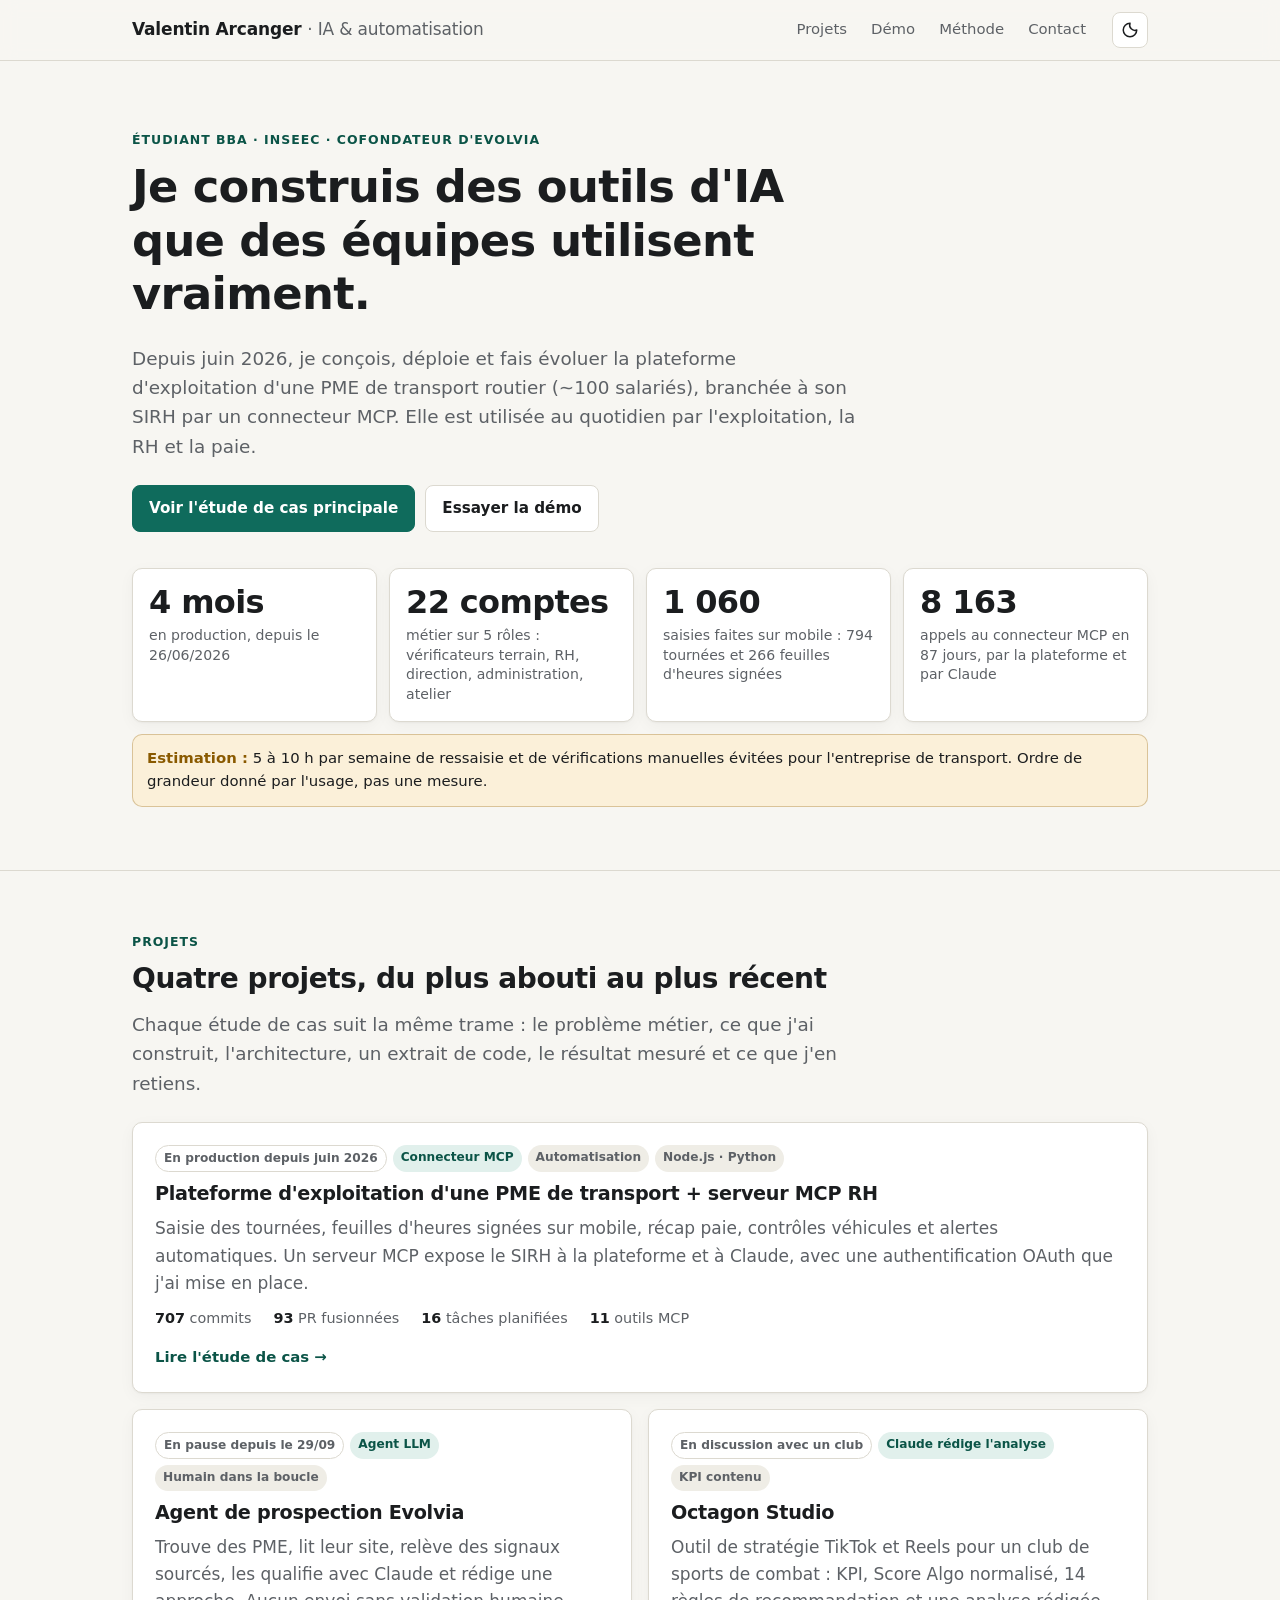
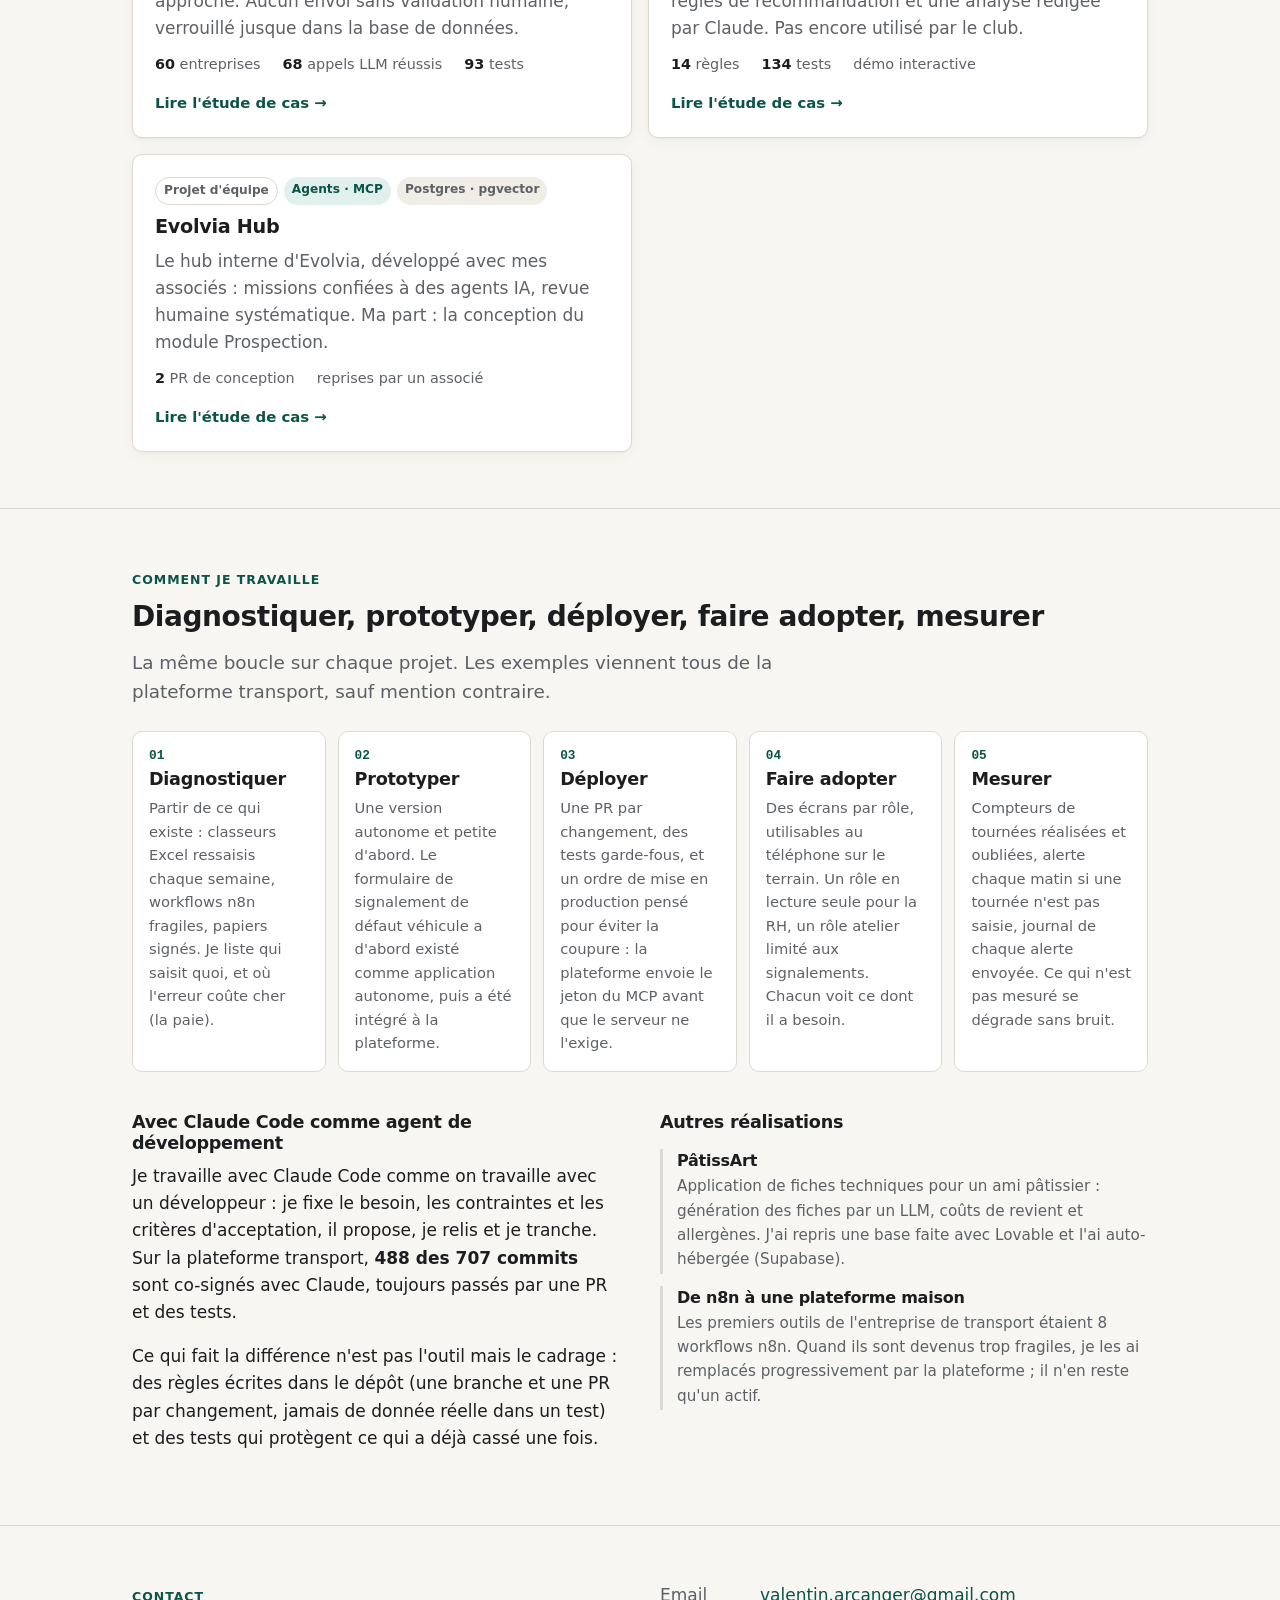
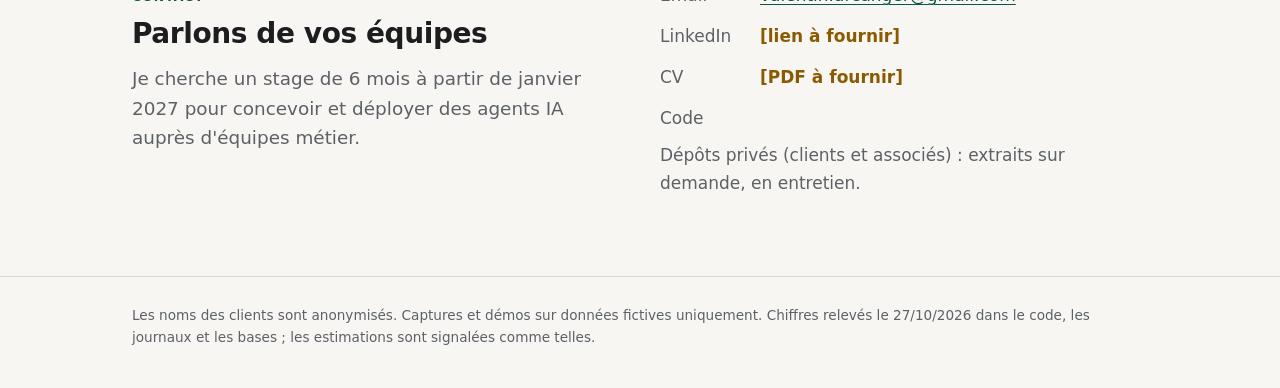
==== index.html @ 89339f16 "Portfolio : accueil, 4 études de cas, démo Score Algo Co-Authored-By: Claude Opus 5.5 <noreply@anthr" ====
<!doctype html>
<html lang="fr">
<head>
<meta charset="utf-8">
<meta name="viewport" content="width=device-width, initial-scale=1">
<title>Valentin Arcanger — Outils IA en production</title>
<meta name="description" content="Je conçois des outils d'IA et d'automatisation que des équipes métier utilisent tous les jours, et je mesure ce qu'ils changent.">
<link rel="icon" href="assets/favicon.svg" type="image/svg+xml">
<link rel="stylesheet" href="assets/style.css">
<script src="assets/theme.js"></script>
</head>
<body>
<header class="site-header">
  <div class="wrap">
    <a class="brand" href="index.html"><b class="full">Valentin Arcanger</b><b class="short">V. Arcanger</b> <span>· IA &amp; automatisation</span></a>
    <nav class="nav" aria-label="Navigation principale">
      <a href="#projets">Projets</a>
      <a href="demo.html">Démo</a>
      <a class="hide-sm" href="#methode">Méthode</a>
      <a href="#contact">Contact</a>
    </nav>
    <button class="theme-btn" type="button" aria-label="Changer de thème"><svg viewBox="0 0 24 24" fill="none" stroke="currentColor" stroke-width="2" stroke-linecap="round" stroke-linejoin="round" aria-hidden="true"><path d="M12 3a9 9 0 1 0 9 9 7 7 0 0 1-9-9z"/></svg></button>
  </div>
</header>

<main>
  <section class="hero">
    <div class="wrap">
      <span class="eyebrow">Étudiant BBA · INSEEC · cofondateur d'Evolvia</span>
      <h1>Je construis des outils d'IA que des équipes utilisent vraiment.</h1>
      <p class="lead">Depuis juin 2026, je conçois, déploie et fais évoluer la plateforme d'exploitation d'une PME de transport routier (~100 salariés), branchée à son SIRH par un connecteur MCP. Elle est utilisée au quotidien par l'exploitation, la RH et la paie.</p>
      <div class="hero-actions">
        <a class="btn primary" href="transport.html">Voir l'étude de cas principale</a>
        <a class="btn" href="demo.html">Essayer la démo</a>
      </div>

      <div class="stats" aria-label="Chiffres vérifiés">
        <div class="stat"><b>4 mois</b><span>en production, depuis le 26/06/2026</span></div>
        <div class="stat"><b>22 comptes</b><span>métier sur 5 rôles : vérificateurs terrain, RH, direction, administration, atelier</span></div>
        <div class="stat"><b>1 060</b><span>saisies faites sur mobile : 794 tournées et 266 feuilles d'heures signées</span></div>
        <div class="stat"><b>8 163</b><span>appels au connecteur MCP en 87 jours, par la plateforme et par Claude</span></div>
      </div>
      <p class="estimate"><strong>Estimation :</strong> 5 à 10 h par semaine de ressaisie et de vérifications manuelles évitées pour l'entreprise de transport. Ordre de grandeur donné par l'usage, pas une mesure.</p>
    </div>
  </section>

  <section id="projets">
    <div class="wrap">
      <span class="eyebrow">Projets</span>
      <h2>Quatre projets, du plus abouti au plus récent</h2>
      <p class="lead">Chaque étude de cas suit la même trame : le problème métier, ce que j'ai construit, l'architecture, un extrait de code, le résultat mesuré et ce que j'en retiens.</p>

      <div class="projects">
        <a class="card main" href="transport.html">
          <div class="tags"><span class="tag status">En production depuis juin 2026</span><span class="tag ai">Connecteur MCP</span><span class="tag">Automatisation</span><span class="tag">Node.js · Python</span></div>
          <h3>Plateforme d'exploitation d'une PME de transport + serveur MCP RH</h3>
          <p>Saisie des tournées, feuilles d'heures signées sur mobile, récap paie, contrôles véhicules et alertes automatiques. Un serveur MCP expose le SIRH à la plateforme et à Claude, avec une authentification OAuth que j'ai mise en place.</p>
          <div class="card-figures"><span><b>707</b> commits</span><span><b>93</b> PR fusionnées</span><span><b>16</b> tâches planifiées</span><span><b>11</b> outils MCP</span></div>
          <span class="more">Lire l'étude de cas →</span>
        </a>

        <a class="card" href="prospection.html">
          <div class="tags"><span class="tag status">En pause depuis le 29/09</span><span class="tag ai">Agent LLM</span><span class="tag">Humain dans la boucle</span></div>
          <h3>Agent de prospection Evolvia</h3>
          <p>Trouve des PME, lit leur site, relève des signaux sourcés, les qualifie avec Claude et rédige une approche. Aucun envoi sans validation humaine, verrouillé jusque dans la base de données.</p>
          <div class="card-figures"><span><b>60</b> entreprises</span><span><b>68</b> appels LLM réussis</span><span><b>93</b> tests</span></div>
          <span class="more">Lire l'étude de cas →</span>
        </a>

        <a class="card" href="octagon.html">
          <div class="tags"><span class="tag status">En discussion avec un club</span><span class="tag ai">Claude rédige l'analyse</span><span class="tag">KPI contenu</span></div>
          <h3>Octagon Studio</h3>
          <p>Outil de stratégie TikTok et Reels pour un club de sports de combat : KPI, Score Algo normalisé, 14 règles de recommandation et une analyse rédigée par Claude. Pas encore utilisé par le club.</p>
          <div class="card-figures"><span><b>14</b> règles</span><span><b>134</b> tests</span><span>démo interactive</span></div>
          <span class="more">Lire l'étude de cas →</span>
        </a>

        <a class="card" href="evolvia-hub.html">
          <div class="tags"><span class="tag status">Projet d'équipe</span><span class="tag ai">Agents · MCP</span><span class="tag">Postgres · pgvector</span></div>
          <h3>Evolvia Hub</h3>
          <p>Le hub interne d'Evolvia, développé avec mes associés : missions confiées à des agents IA, revue humaine systématique. Ma part : la conception du module Prospection.</p>
          <div class="card-figures"><span><b>2</b> PR de conception</span><span>reprises par un associé</span></div>
          <span class="more">Lire l'étude de cas →</span>
        </a>
      </div>
    </div>
  </section>

  <section id="methode">
    <div class="wrap">
      <span class="eyebrow">Comment je travaille</span>
      <h2>Diagnostiquer, prototyper, déployer, faire adopter, mesurer</h2>
      <p class="lead">La même boucle sur chaque projet. Les exemples viennent tous de la plateforme transport, sauf mention contraire.</p>
      <div class="steps">
        <div class="step"><h3>Diagnostiquer</h3><p>Partir de ce qui existe : classeurs Excel ressaisis chaque semaine, workflows n8n fragiles, papiers signés. Je liste qui saisit quoi, et où l'erreur coûte cher (la paie).</p></div>
        <div class="step"><h3>Prototyper</h3><p>Une version autonome et petite d'abord. Le formulaire de signalement de défaut véhicule a d'abord existé comme application autonome, puis a été intégré à la plateforme.</p></div>
        <div class="step"><h3>Déployer</h3><p>Une PR par changement, des tests garde-fous, et un ordre de mise en production pensé pour éviter la coupure : la plateforme envoie le jeton du MCP avant que le serveur ne l'exige.</p></div>
        <div class="step"><h3>Faire adopter</h3><p>Des écrans par rôle, utilisables au téléphone sur le terrain. Un rôle en lecture seule pour la RH, un rôle atelier limité aux signalements. Chacun voit ce dont il a besoin.</p></div>
        <div class="step"><h3>Mesurer</h3><p>Compteurs de tournées réalisées et oubliées, alerte chaque matin si une tournée n'est pas saisie, journal de chaque alerte envoyée. Ce qui n'est pas mesuré se dégrade sans bruit.</p></div>
      </div>

      <div class="split" style="margin-top:40px">
        <div class="prose">
          <h3>Avec Claude Code comme agent de développement</h3>
          <p>Je travaille avec Claude Code comme on travaille avec un développeur : je fixe le besoin, les contraintes et les critères d'acceptation, il propose, je relis et je tranche. Sur la plateforme transport, <b>488 des 707 commits</b> sont co-signés avec Claude, toujours passés par une PR et des tests.</p>
          <p>Ce qui fait la différence n'est pas l'outil mais le cadrage : des règles écrites dans le dépôt (une branche et une PR par changement, jamais de donnée réelle dans un test) et des tests qui protègent ce qui a déjà cassé une fois.</p>
        </div>
        <div class="prose">
          <h3>Autres réalisations</h3>
          <div class="others">
            <div class="other">
              <h3>PâtissArt</h3>
              <p>Application de fiches techniques pour un ami pâtissier : génération des fiches par un LLM, coûts de revient et allergènes. J'ai repris une base faite avec Lovable et l'ai auto-hébergée (Supabase).</p>
            </div>
            <div class="other">
              <h3>De n8n à une plateforme maison</h3>
              <p>Les premiers outils de l'entreprise de transport étaient 8 workflows n8n. Quand ils sont devenus trop fragiles, je les ai remplacés progressivement par la plateforme ; il n'en reste qu'un actif.</p>
            </div>
          </div>
        </div>
      </div>
    </div>
  </section>

  <section id="contact">
    <div class="wrap split">
      <div>
        <span class="eyebrow">Contact</span>
        <h2>Parlons de vos équipes</h2>
        <p class="lead">Je cherche un stage de 6 mois à partir de janvier 2027 pour concevoir et déployer des agents IA auprès d'équipes métier.</p>
      </div>
      <ul class="contact-list">
        <li><span class="k">Email</span><a href="mailto:valentin.arcanger@gmail.com">valentin.arcanger@gmail.com</a></li>
        <li><span class="k">LinkedIn</span><span class="todo" data-todo="linkedin">[lien à fournir]</span></li>
        <li><span class="k">CV</span><span class="todo" data-todo="cv">[PDF à fournir]</span></li>
        <li><span class="k">Code</span><span class="muted">Dépôts privés (clients et associés) : extraits sur demande, en entretien.</span></li>
      </ul>
    </div>
  </section>
</main>

<footer class="site-footer">
  <div class="wrap">Les noms des clients sont anonymisés. Captures et démos sur données fictives uniquement. Chiffres relevés le 27/10/2026 dans le code, les journaux et les bases ; les estimations sont signalées comme telles.</div>
</footer>
</body>
</html>
---- assets/style.css ----
/* Portfolio — Valentin Arcanger. Aucune dépendance externe. */

:root {
  --bg: #f7f6f2;
  --surface: #ffffff;
  --surface-2: #efede6;
  --text: #1b1d1f;
  --muted: #5d6166;
  --line: #dcd9d0;
  --accent: #0f6b5c;
  --accent-soft: #e1f0ec;
  --accent-text: #0b5447;
  --warn: #8a5a00;
  --warn-soft: #fbf0d9;
  --code-bg: #f1efe8;
  --shadow: 0 1px 2px rgb(0 0 0 / 0.04), 0 4px 16px rgb(0 0 0 / 0.04);
  --radius: 10px;
  --maxw: 1080px;
  --font: ui-sans-serif, system-ui, -apple-system, "Segoe UI", Roboto, "Helvetica Neue", Arial, sans-serif;
  --mono: ui-monospace, "SF Mono", Menlo, Consolas, "Liberation Mono", monospace;
  color-scheme: light;
}

@media (prefers-color-scheme: dark) {
  :root:not([data-theme="light"]) {
    --bg: #121416;
    --surface: #1a1d20;
    --surface-2: #22262a;
    --text: #e9e7e2;
    --muted: #a3a7ab;
    --line: #2f3439;
    --accent: #4cc2aa;
    --accent-soft: #15302b;
    --accent-text: #7fd9c6;
    --warn: #e7b65a;
    --warn-soft: #2e2615;
    --code-bg: #16191c;
    --shadow: none;
    color-scheme: dark;
  }
}
:root[data-theme="dark"] {
  --bg: #121416;
  --surface: #1a1d20;
  --surface-2: #22262a;
  --text: #e9e7e2;
  --muted: #a3a7ab;
  --line: #2f3439;
  --accent: #4cc2aa;
  --accent-soft: #15302b;
  --accent-text: #7fd9c6;
  --warn: #e7b65a;
  --warn-soft: #2e2615;
  --code-bg: #16191c;
  --shadow: none;
  color-scheme: dark;
}

*, *::before, *::after { box-sizing: border-box; }
html { -webkit-text-size-adjust: 100%; scroll-behavior: smooth; }
body {
  margin: 0;
  background: var(--bg);
  color: var(--text);
  font: 400 17px/1.6 var(--font);
  -webkit-font-smoothing: antialiased;
}
img, svg { max-width: 100%; height: auto; display: block; }
a { color: var(--accent-text); text-underline-offset: 3px; text-decoration-thickness: 1px; }
a:hover { text-decoration-thickness: 2px; }
:focus-visible { outline: 2px solid var(--accent); outline-offset: 2px; border-radius: 4px; }
[hidden] { display: none !important; }

h1, h2, h3 { line-height: 1.2; letter-spacing: -0.015em; margin: 0 0 0.5em; }
h1 { font-size: clamp(1.9rem, 4.2vw, 2.8rem); font-weight: 700; }
h2 { font-size: clamp(1.35rem, 2.6vw, 1.75rem); font-weight: 650; margin-top: 0; }
h3 { font-size: 1.1rem; font-weight: 650; }
p { margin: 0 0 1em; }
ul, ol { padding-left: 1.2em; margin: 0 0 1em; }
li { margin-bottom: 0.35em; }
code { font-family: var(--mono); font-size: 0.88em; background: var(--code-bg); padding: 0.1em 0.35em; border-radius: 4px; }
small, .small { font-size: 0.875rem; }
.muted { color: var(--muted); }

.wrap { max-width: var(--maxw); margin: 0 auto; padding: 0 16px; }
@media (min-width: 720px) { .wrap { padding: 0 32px; } }

/* ── En-tête ─────────────────────────────────────────────────────────── */
.site-header {
  position: sticky; top: 0; z-index: 10;
  background: color-mix(in srgb, var(--bg) 88%, transparent);
  backdrop-filter: saturate(1.4) blur(8px);
  -webkit-backdrop-filter: saturate(1.4) blur(8px);
  border-bottom: 1px solid var(--line);
}
.site-header .wrap { display: flex; align-items: center; gap: 16px; min-height: 60px; }
.brand { font-weight: 700; color: var(--text); text-decoration: none; letter-spacing: -0.01em; white-space: nowrap; }
.brand span { color: var(--muted); font-weight: 500; }
.brand b { font-weight: 700; }
.brand .short { display: none; }
.nav { display: flex; gap: 4px; margin-left: auto; align-items: center; }
.nav a {
  color: var(--muted); text-decoration: none; font-size: 0.93rem;
  padding: 6px 10px; border-radius: 6px;
}
.nav a:hover, .nav a[aria-current="page"] { color: var(--text); background: var(--surface-2); }
.theme-btn {
  border: 1px solid var(--line); background: var(--surface); color: var(--text);
  width: 36px; height: 36px; border-radius: 8px; cursor: pointer; display: grid; place-items: center;
  flex: none;
}
.theme-btn svg { width: 18px; height: 18px; }
@media (max-width: 640px) {
  .nav .hide-sm { display: none; }
  .brand span, .brand .full { display: none; }
  .brand .short { display: inline; }
  .site-header .wrap { gap: 8px; }
  .brand { min-width: 0; overflow: hidden; text-overflow: ellipsis; font-size: 0.95rem; }
  .nav { gap: 0; }
  .nav a { padding: 6px 7px; font-size: 0.88rem; }
}

/* ── Sections ────────────────────────────────────────────────────────── */
section { padding: 56px 0; }
section + section { border-top: 1px solid var(--line); }
.eyebrow {
  display: inline-block; font-size: 0.78rem; font-weight: 600; letter-spacing: 0.08em;
  text-transform: uppercase; color: var(--accent-text); margin-bottom: 10px;
}
.lead { font-size: 1.15rem; color: var(--muted); max-width: 62ch; }

.hero { padding: 64px 0 48px; }
.hero h1 { max-width: 22ch; }
.hero .lead { margin-top: 12px; }
.hero-actions { display: flex; flex-wrap: wrap; gap: 10px; margin-top: 24px; }

.btn {
  display: inline-flex; align-items: center; gap: 8px; text-decoration: none;
  padding: 10px 16px; border-radius: 8px; font-weight: 600; font-size: 0.95rem;
  border: 1px solid var(--line); color: var(--text); background: var(--surface);
}
.btn:hover { border-color: var(--muted); }
.btn.primary { background: var(--accent); border-color: var(--accent); color: #fff; }
:root[data-theme="dark"] .btn.primary { color: #0d1a17; }
@media (prefers-color-scheme: dark) { :root:not([data-theme="light"]) .btn.primary { color: #0d1a17; } }

/* ── Chiffres ────────────────────────────────────────────────────────── */
.stats { display: grid; grid-template-columns: repeat(2, 1fr); gap: 12px; margin-top: 36px; }
@media (min-width: 860px) { .stats { grid-template-columns: repeat(4, 1fr); } }
.stat {
  background: var(--surface); border: 1px solid var(--line); border-radius: var(--radius);
  padding: 16px; box-shadow: var(--shadow);
}
.stat b { display: block; font-size: clamp(1.5rem, 3vw, 2rem); line-height: 1.1; letter-spacing: -0.02em; font-variant-numeric: tabular-nums; }
.stat span { display: block; color: var(--muted); font-size: 0.88rem; margin-top: 6px; line-height: 1.4; }
.estimate {
  margin-top: 12px; padding: 12px 14px; border-radius: var(--radius);
  background: var(--warn-soft); color: var(--text); font-size: 0.93rem;
  border: 1px solid color-mix(in srgb, var(--warn) 30%, transparent);
}
.estimate strong { color: var(--warn); }

/* ── Cartes projets ──────────────────────────────────────────────────── */
.projects { display: grid; gap: 16px; margin-top: 24px; }
@media (min-width: 860px) { .projects { grid-template-columns: repeat(2, 1fr); } .projects .card.main { grid-column: 1 / -1; } }
.card {
  position: relative; display: flex; flex-direction: column; gap: 10px;
  background: var(--surface); border: 1px solid var(--line); border-radius: var(--radius);
  padding: 22px; box-shadow: var(--shadow); color: inherit; text-decoration: none;
  transition: border-color 0.15s;
}
.card:hover { border-color: var(--accent); }
.card h3 { font-size: 1.2rem; margin: 0; }
.card p { margin: 0; color: var(--muted); }
.card .more { margin-top: auto; padding-top: 6px; font-weight: 600; color: var(--accent-text); font-size: 0.93rem; }
.tags { display: flex; flex-wrap: wrap; gap: 6px; }
.tag {
  font-size: 0.76rem; font-weight: 600; padding: 3px 8px; border-radius: 999px;
  background: var(--surface-2); color: var(--muted); white-space: nowrap;
}
.tag.ai { background: var(--accent-soft); color: var(--accent-text); }
.tag.status { background: transparent; border: 1px solid var(--line); }
.card-figures { display: flex; flex-wrap: wrap; gap: 8px 22px; font-size: 0.9rem; color: var(--muted); }
.card-figures b { color: var(--text); font-variant-numeric: tabular-nums; }

/* ── Méthode ─────────────────────────────────────────────────────────── */
.steps { display: grid; gap: 12px; margin-top: 24px; counter-reset: step; }
@media (min-width: 860px) { .steps { grid-template-columns: repeat(5, 1fr); } }
.step {
  background: var(--surface); border: 1px solid var(--line); border-radius: var(--radius);
  padding: 16px; counter-increment: step;
}
.step::before {
  content: counter(step, decimal-leading-zero); display: block;
  font: 600 0.8rem var(--mono); color: var(--accent-text); margin-bottom: 6px;
}
.step h3 { margin-bottom: 6px; }
.step p { margin: 0; font-size: 0.92rem; color: var(--muted); }

.split { display: grid; gap: 24px; }
@media (min-width: 860px) { .split { grid-template-columns: 1fr 1fr; gap: 40px; } }

.others { display: grid; gap: 12px; margin-top: 16px; }
.other { border-left: 3px solid var(--line); padding: 2px 0 2px 14px; }
.other h3 { margin: 0 0 4px; font-size: 1rem; }
.other p { margin: 0; color: var(--muted); font-size: 0.95rem; }

/* ── Étude de cas ────────────────────────────────────────────────────── */
.case-hero { padding: 48px 0 32px; }
.case-hero .tags { margin-top: 14px; }
.facts {
  display: grid; grid-template-columns: repeat(2, 1fr); gap: 1px; margin-top: 24px;
  background: var(--line); border: 1px solid var(--line); border-radius: var(--radius); overflow: hidden;
}
@media (min-width: 720px) { .facts { grid-template-columns: repeat(4, 1fr); } }
.facts div { background: var(--surface); padding: 12px 14px; }
.facts dt { font-size: 0.78rem; color: var(--muted); text-transform: uppercase; letter-spacing: 0.06em; }
.facts dd { margin: 2px 0 0; font-weight: 600; font-size: 0.95rem; }

.toc { display: flex; flex-wrap: wrap; gap: 6px; margin-top: 20px; }
.toc a { font-size: 0.85rem; text-decoration: none; padding: 4px 10px; border: 1px solid var(--line); border-radius: 999px; color: var(--muted); }
.toc a:hover { color: var(--text); border-color: var(--muted); }

.case section { padding: 40px 0; }
.case h2 { display: flex; align-items: baseline; gap: 10px; }
.case h2 .n { font: 600 0.85rem var(--mono); color: var(--accent-text); }
.prose > * { max-width: 70ch; }
.prose > pre, .prose > figure { max-width: none; }
.prose ul li::marker { color: var(--accent); }

figure { margin: 20px 0 0; }
figcaption { font-size: 0.85rem; color: var(--muted); margin-top: 8px; }
.diagram {
  background: var(--surface); border: 1px solid var(--line); border-radius: var(--radius);
  padding: 16px; overflow-x: auto;
}
.diagram svg { min-width: 640px; width: 100%; }
.diagram text { font-family: var(--font); fill: var(--text); font-size: 13px; }
.diagram .t-muted { fill: var(--muted); font-size: 11.5px; }
.diagram .t-head { font-weight: 650; }
.diagram .box { fill: var(--surface-2); stroke: var(--line); stroke-width: 1; }
.diagram .box-accent { fill: var(--accent-soft); stroke: var(--accent); stroke-width: 1.2; }
.diagram .box-dash { fill: none; stroke: var(--line); stroke-dasharray: 4 4; }
.diagram .arrow { stroke: var(--muted); stroke-width: 1.3; fill: none; }
.diagram .arrow-accent { stroke: var(--accent); stroke-width: 1.5; fill: none; }
.diagram .head { fill: var(--muted); }
.diagram .head-accent { fill: var(--accent); }

pre.code {
  margin: 16px 0 0; background: var(--code-bg); border: 1px solid var(--line); border-radius: var(--radius);
  padding: 16px; overflow-x: auto; font: 0.83rem/1.55 var(--mono); tab-size: 2;
}
pre.code .c { color: var(--muted); font-style: italic; }
pre.code .k { color: var(--accent-text); font-weight: 600; }
pre.code .s { color: var(--warn); }
.code-head { display: flex; justify-content: space-between; gap: 12px; font-size: 0.82rem; color: var(--muted); margin-top: 16px; }
.code-head + pre.code { margin-top: 6px; }

.results { display: grid; grid-template-columns: repeat(2, 1fr); gap: 12px; margin-top: 16px; }
@media (min-width: 860px) { .results { grid-template-columns: repeat(3, 1fr); } }
.note {
  margin-top: 16px; padding: 12px 14px; border-radius: var(--radius); font-size: 0.93rem;
  background: var(--surface-2); border: 1px solid var(--line);
}
.note.warn { background: var(--warn-soft); border-color: color-mix(in srgb, var(--warn) 30%, transparent); }
.note strong { color: var(--text); }

.shot { border: 1px solid var(--line); border-radius: var(--radius); overflow: hidden; background: var(--surface); }

.case-nav { display: flex; justify-content: space-between; gap: 12px; flex-wrap: wrap; }
.case-nav a { text-decoration: none; font-weight: 600; }

/* ── Démo ────────────────────────────────────────────────────────────── */
.demo-grid { display: grid; gap: 20px; margin-top: 24px; }
.demo-grid > * { min-width: 0; }
@media (min-width: 960px) { .demo-grid { grid-template-columns: 300px 1fr; align-items: start; } }
.panel {
  background: var(--surface); border: 1px solid var(--line); border-radius: var(--radius);
  padding: 18px; box-shadow: var(--shadow);
}
.panel h3 { margin-bottom: 4px; }
.weights label { display: grid; grid-template-columns: 1fr auto; gap: 2px 8px; font-size: 0.9rem; margin-top: 12px; }
.weights input[type="range"] { grid-column: 1 / -1; width: 100%; accent-color: var(--accent); }
.weights output { font: 600 0.85rem var(--mono); color: var(--accent-text); }
.btn-small { font-size: 0.85rem; padding: 6px 10px; margin-top: 14px; cursor: pointer; }

.table-wrap { overflow-x: auto; border: 1px solid var(--line); border-radius: var(--radius); background: var(--surface); }
table { width: 100%; border-collapse: collapse; font-size: 0.88rem; min-width: 620px; }
th, td { padding: 8px 10px; text-align: left; border-bottom: 1px solid var(--line); white-space: nowrap; }
th { font-size: 0.75rem; text-transform: uppercase; letter-spacing: 0.05em; color: var(--muted); font-weight: 600; background: var(--surface-2); }
td.num, th.num { text-align: right; font-variant-numeric: tabular-nums; }
tr:last-child td { border-bottom: 0; }
.score {
  display: inline-block; min-width: 2.6em; text-align: center; font-weight: 700; font-variant-numeric: tabular-nums;
  padding: 2px 6px; border-radius: 6px; background: var(--surface-2);
}
.score.hi { background: var(--accent-soft); color: var(--accent-text); }
.score.lo { background: var(--warn-soft); color: var(--warn); }

.recos { display: grid; gap: 10px; margin-top: 12px; }
.reco { border: 1px solid var(--line); border-radius: var(--radius); padding: 12px 14px; background: var(--surface); }
.reco h4 { margin: 0 0 4px; font-size: 0.98rem; }
.reco p { margin: 0; font-size: 0.9rem; color: var(--muted); }
.reco .action { color: var(--text); margin-top: 6px; }
.prio { font-size: 0.72rem; font-weight: 700; text-transform: uppercase; letter-spacing: 0.06em; color: var(--accent-text); }

.tabs { display: flex; gap: 4px; border-bottom: 1px solid var(--line); margin-top: 24px; overflow-x: auto; }
.tabs button {
  background: none; border: 0; border-bottom: 2px solid transparent; color: var(--muted);
  font: 600 0.92rem var(--font); padding: 10px 12px; cursor: pointer; white-space: nowrap;
}
.tabs button[aria-selected="true"] { color: var(--text); border-bottom-color: var(--accent); }
.tabpanel { padding-top: 16px; }
pre.json { max-height: 420px; }

/* ── Pied de page ────────────────────────────────────────────────────── */
.contact-list { list-style: none; padding: 0; display: grid; gap: 8px; }
.contact-list li { display: flex; gap: 10px; flex-wrap: wrap; }
.contact-list .k { color: var(--muted); min-width: 90px; }
.todo { color: var(--warn); font-weight: 600; }
footer.site-footer { border-top: 1px solid var(--line); padding: 28px 0 40px; color: var(--muted); font-size: 0.85rem; }
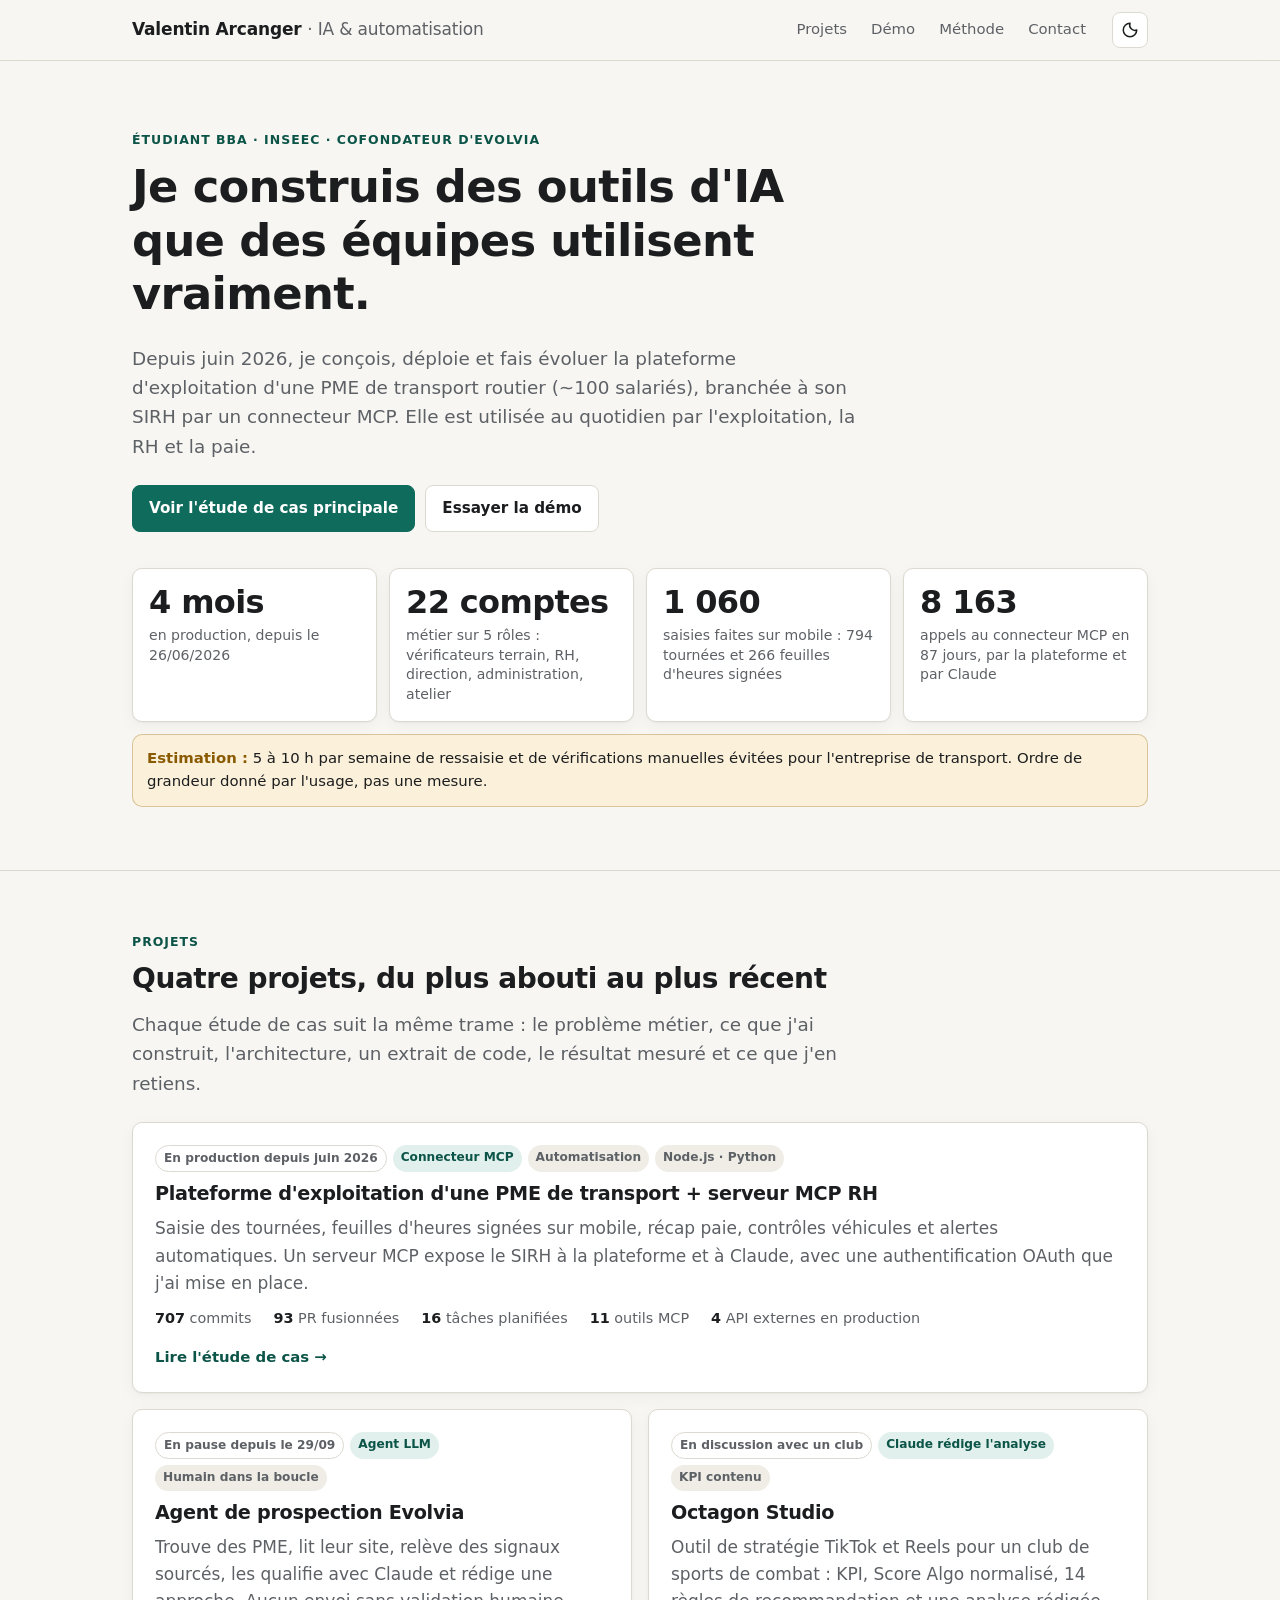
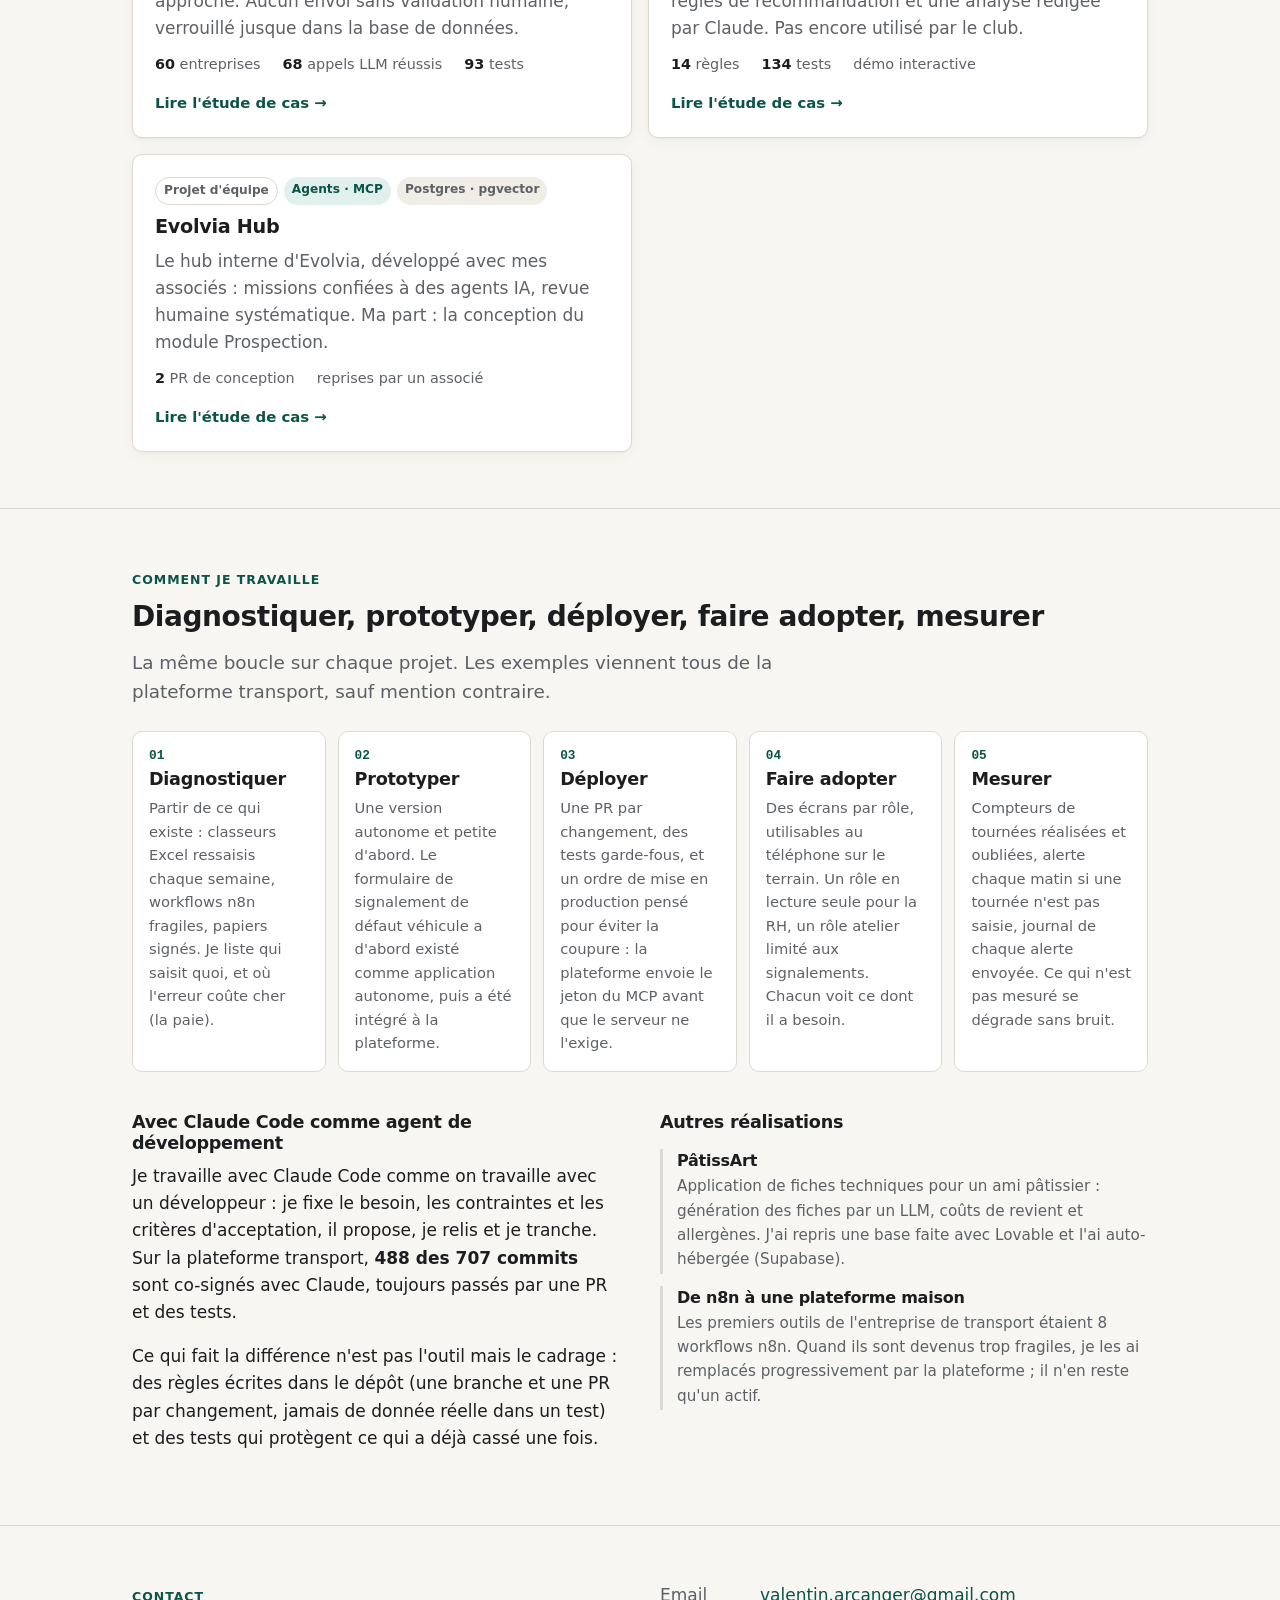
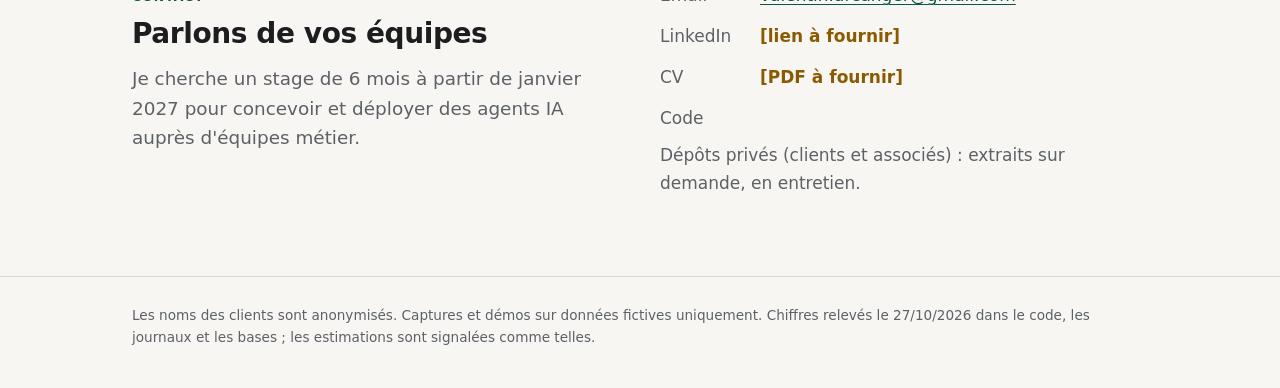
==== commit dff967ac: "Études de cas : bloc « Sources de données et intégrations » - Inventaire tiré du code pour chaque ét" ====
--- a/index.html
+++ b/index.html
@@ -55,7 +55,7 @@
           <div class="tags"><span class="tag status">En production depuis juin 2026</span><span class="tag ai">Connecteur MCP</span><span class="tag">Automatisation</span><span class="tag">Node.js · Python</span></div>
           <h3>Plateforme d'exploitation d'une PME de transport + serveur MCP RH</h3>
           <p>Saisie des tournées, feuilles d'heures signées sur mobile, récap paie, contrôles véhicules et alertes automatiques. Un serveur MCP expose le SIRH à la plateforme et à Claude, avec une authentification OAuth que j'ai mise en place.</p>
-          <div class="card-figures"><span><b>707</b> commits</span><span><b>93</b> PR fusionnées</span><span><b>16</b> tâches planifiées</span><span><b>11</b> outils MCP</span></div>
+          <div class="card-figures"><span><b>707</b> commits</span><span><b>93</b> PR fusionnées</span><span><b>16</b> tâches planifiées</span><span><b>11</b> outils MCP</span><span><b>4</b> API externes en production</span></div>
           <span class="more">Lire l'étude de cas →</span>
         </a>
 
--- a/assets/style.css
+++ b/assets/style.css
@@ -265,6 +265,19 @@
 .note.warn { background: var(--warn-soft); border-color: color-mix(in srgb, var(--warn) 30%, transparent); }
 .note strong { color: var(--text); }
 
+.integrations { display: grid; gap: 12px; margin-top: 16px; }
+@media (min-width: 860px) { .integrations { grid-template-columns: repeat(2, 1fr); } }
+.integ {
+  background: var(--surface); border: 1px solid var(--line); border-radius: var(--radius);
+  padding: 16px; box-shadow: var(--shadow);
+}
+.integ.files { background: var(--surface-2); box-shadow: none; }
+.integ-head { display: flex; flex-wrap: wrap; align-items: baseline; justify-content: space-between; gap: 6px 12px; }
+.integ h3 { margin: 0; font-size: 1rem; }
+.integ dl { margin: 10px 0 0; display: grid; gap: 8px; }
+.integ dt { font-size: 0.72rem; text-transform: uppercase; letter-spacing: 0.05em; color: var(--muted); font-weight: 600; }
+.integ dd { margin: 2px 0 0; font-size: 0.92rem; line-height: 1.5; }
+
 .shot { border: 1px solid var(--line); border-radius: var(--radius); overflow: hidden; background: var(--surface); }
 
 .case-nav { display: flex; justify-content: space-between; gap: 12px; flex-wrap: wrap; }
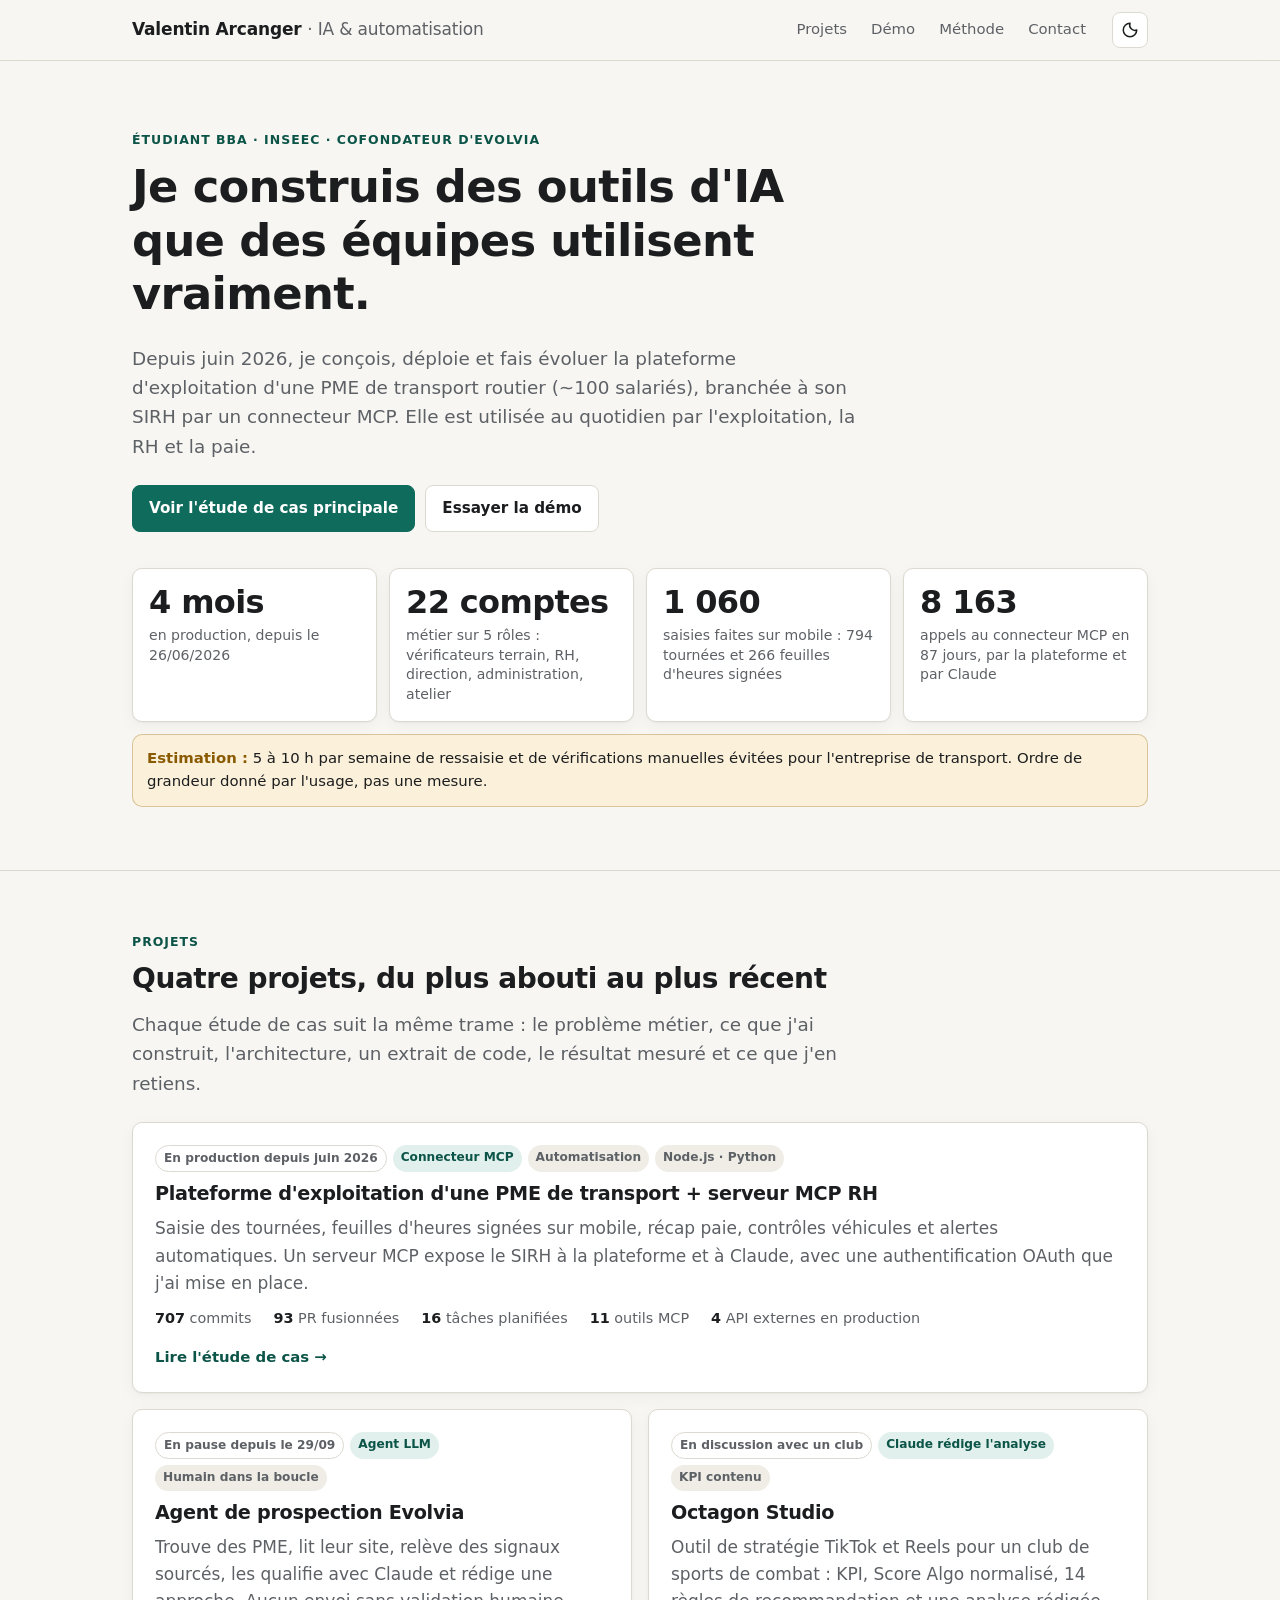
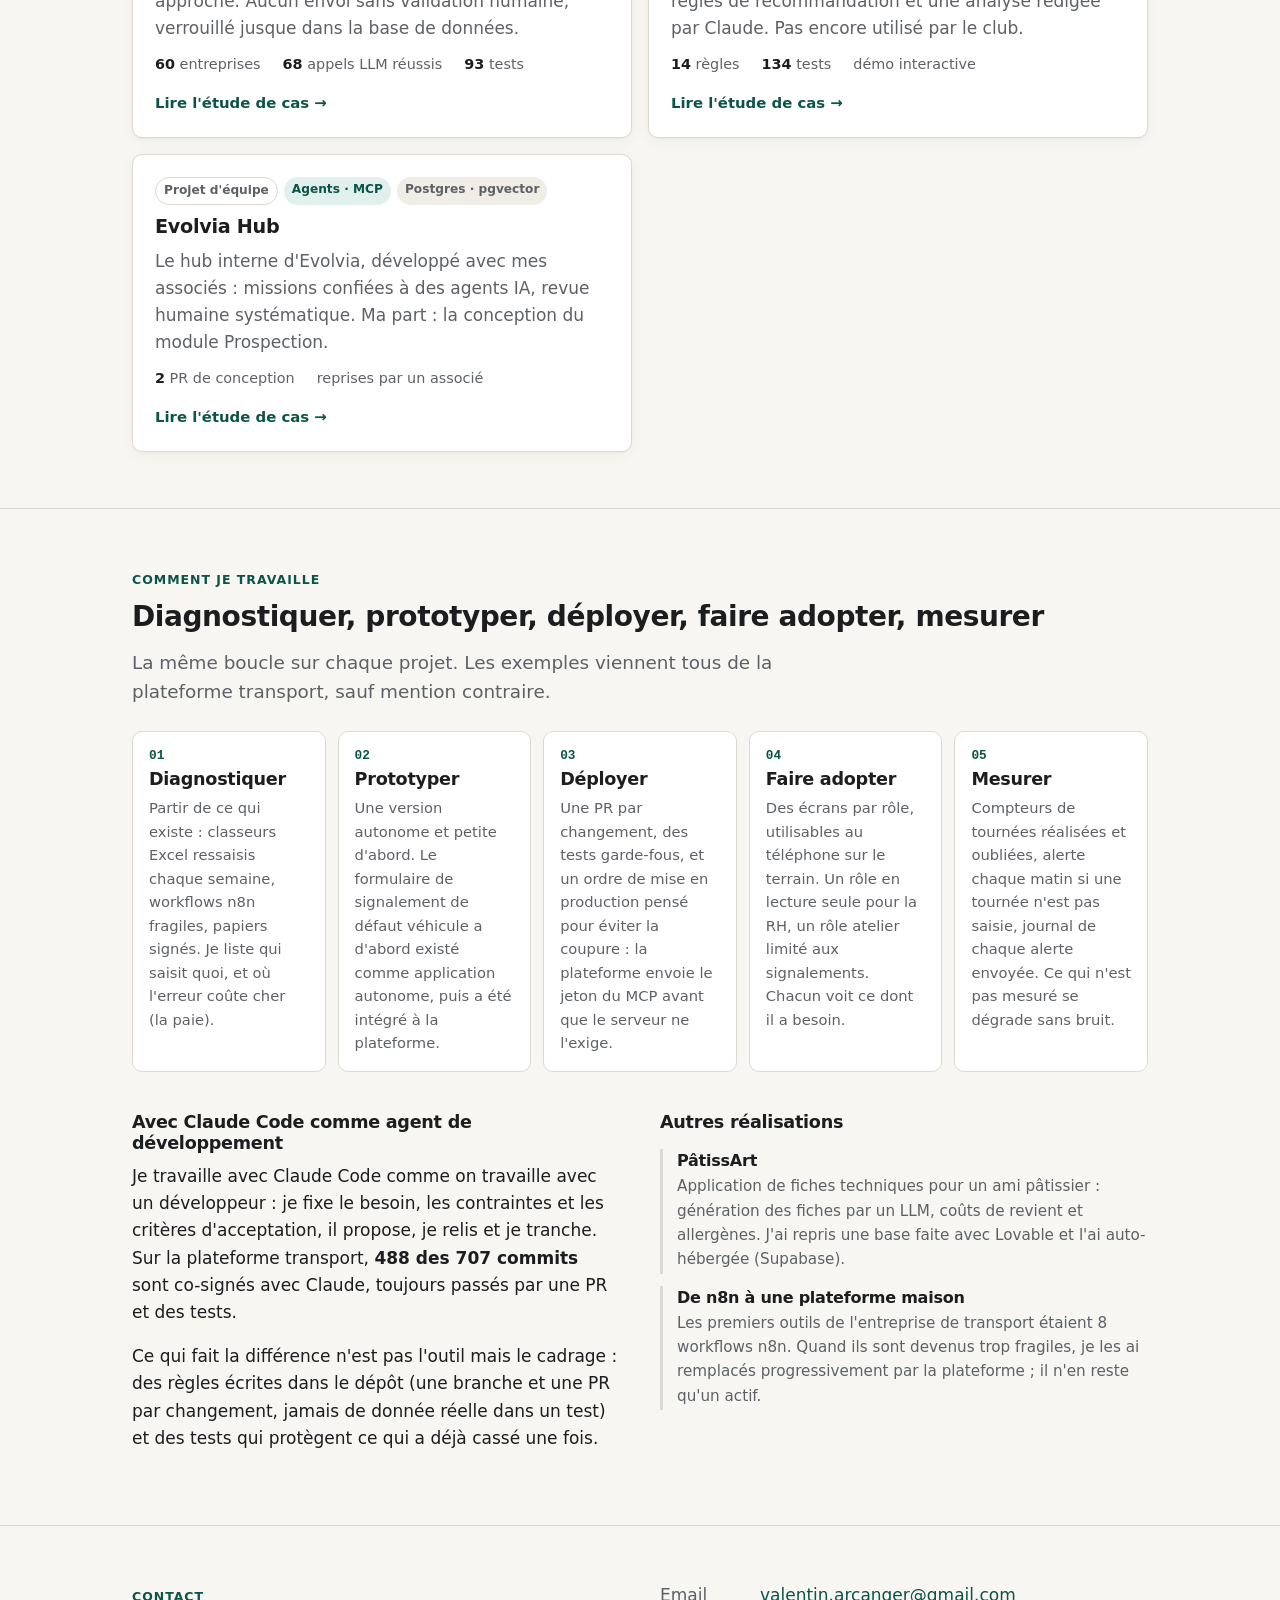
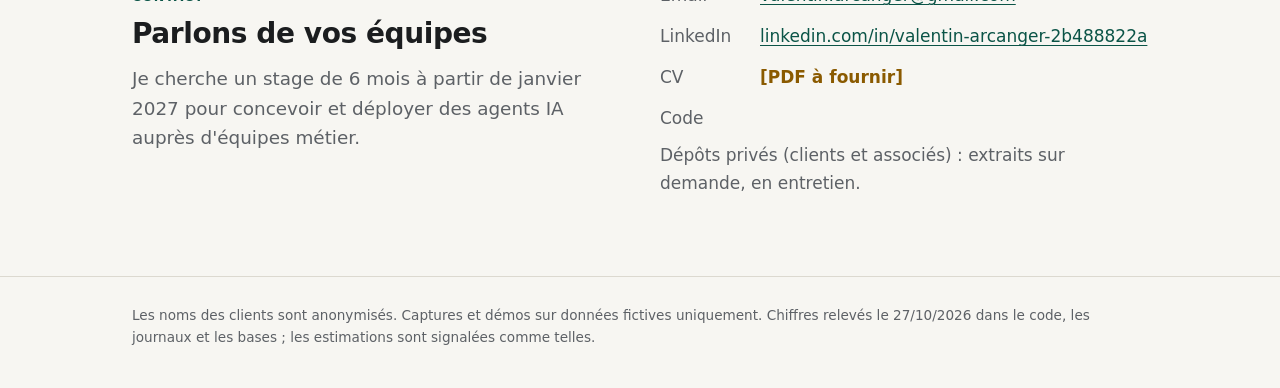
==== commit 34f24279: "Accueil : lien LinkedIn dans la section Contact Co-Authored-By: Claude Opus 5.5 <noreply@anthropic.c" ====
--- a/index.html
+++ b/index.html
@@ -131,7 +131,7 @@
       </div>
       <ul class="contact-list">
         <li><span class="k">Email</span><a href="mailto:valentin.arcanger@gmail.com">valentin.arcanger@gmail.com</a></li>
-        <li><span class="k">LinkedIn</span><span class="todo" data-todo="linkedin">[lien à fournir]</span></li>
+        <li><span class="k">LinkedIn</span><a href="https://www.linkedin.com/in/valentin-arcanger-2b488822a" rel="noopener">linkedin.com/in/valentin-arcanger-2b488822a</a></li>
         <li><span class="k">CV</span><span class="todo" data-todo="cv">[PDF à fournir]</span></li>
         <li><span class="k">Code</span><span class="muted">Dépôts privés (clients et associés) : extraits sur demande, en entretien.</span></li>
       </ul>
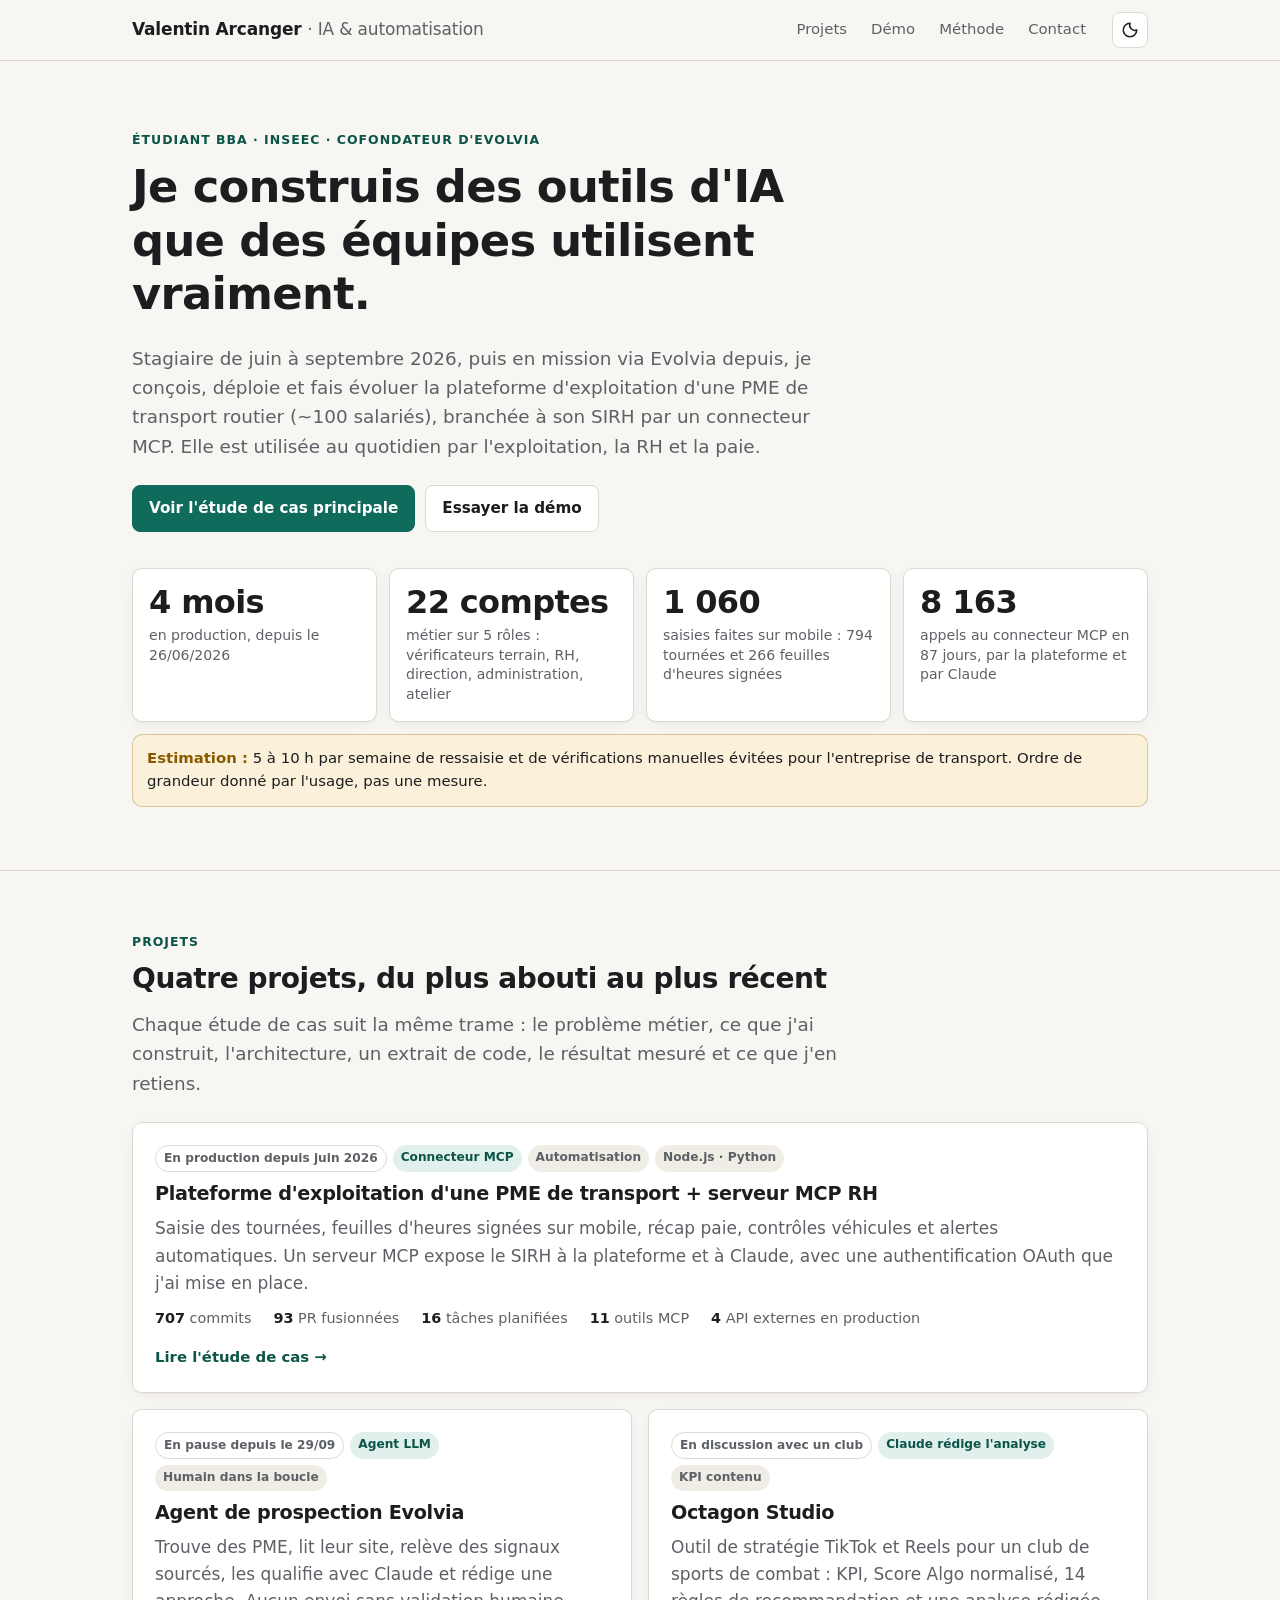
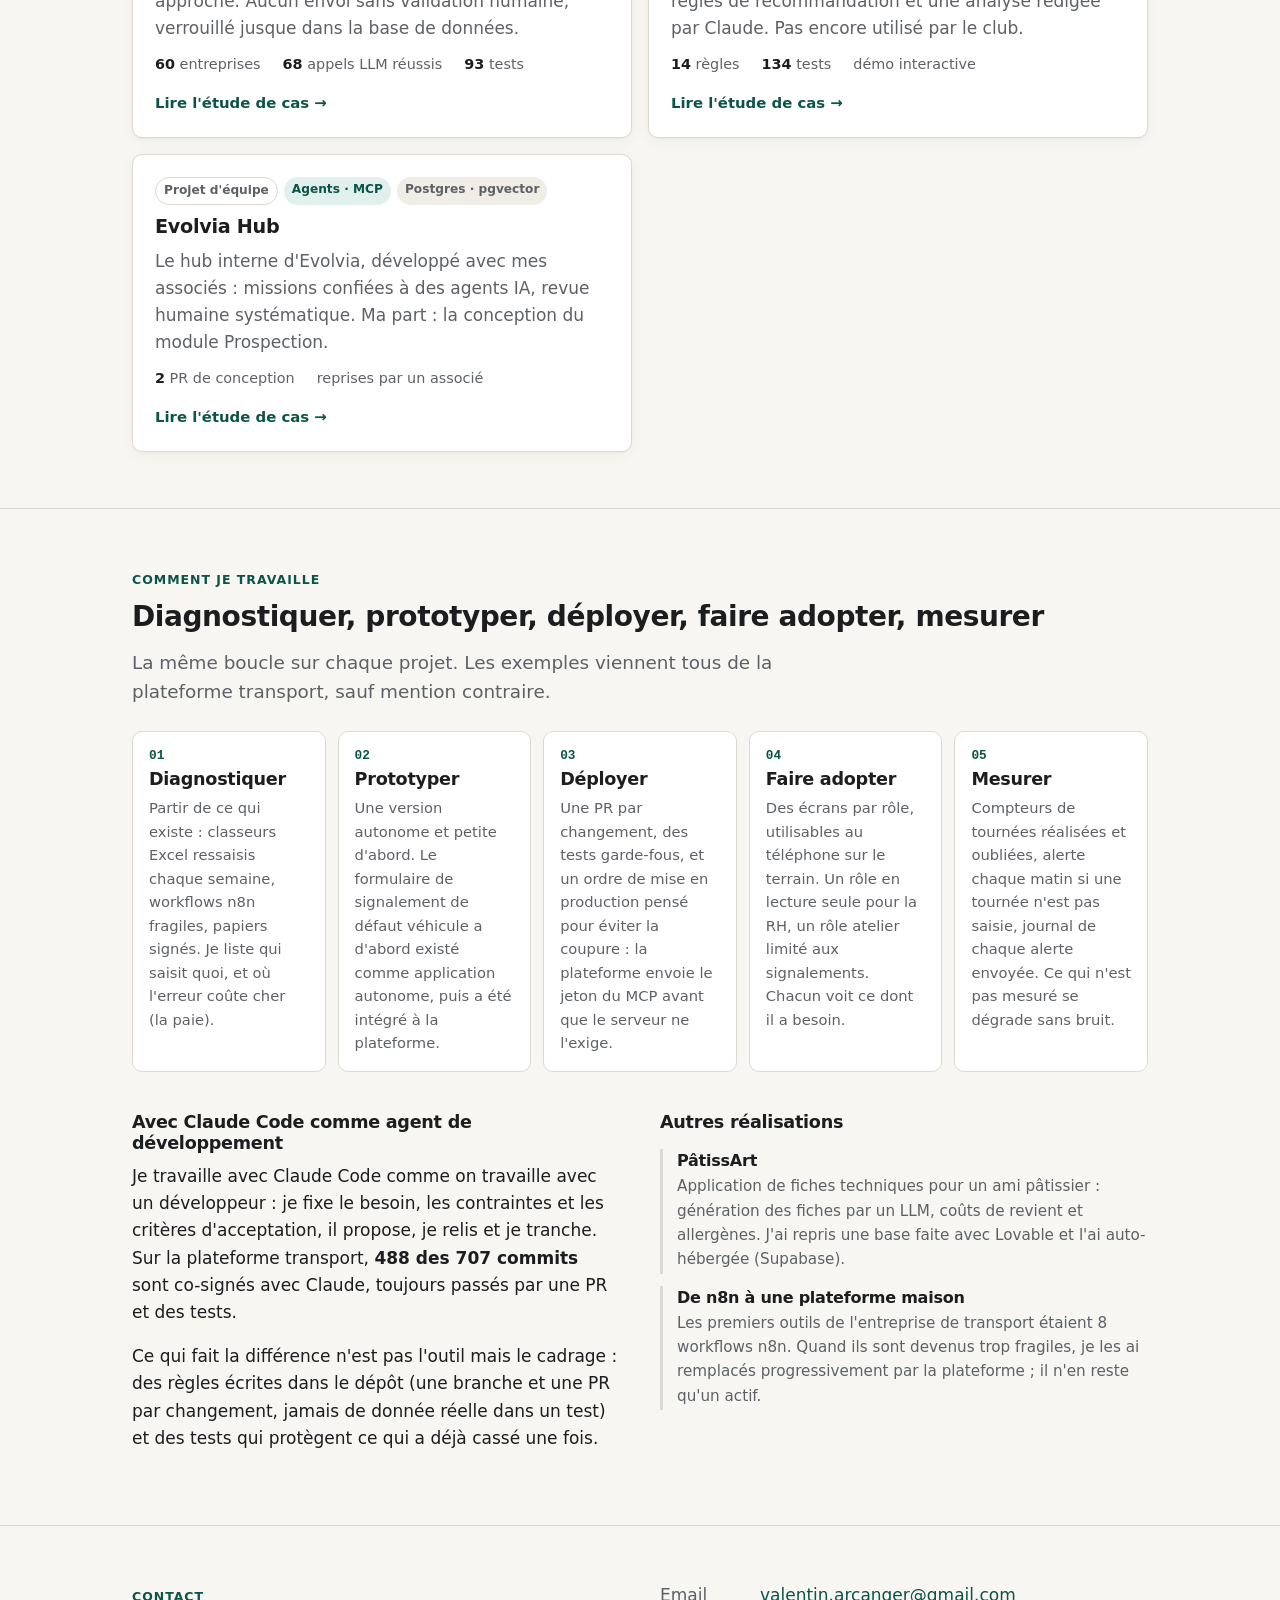
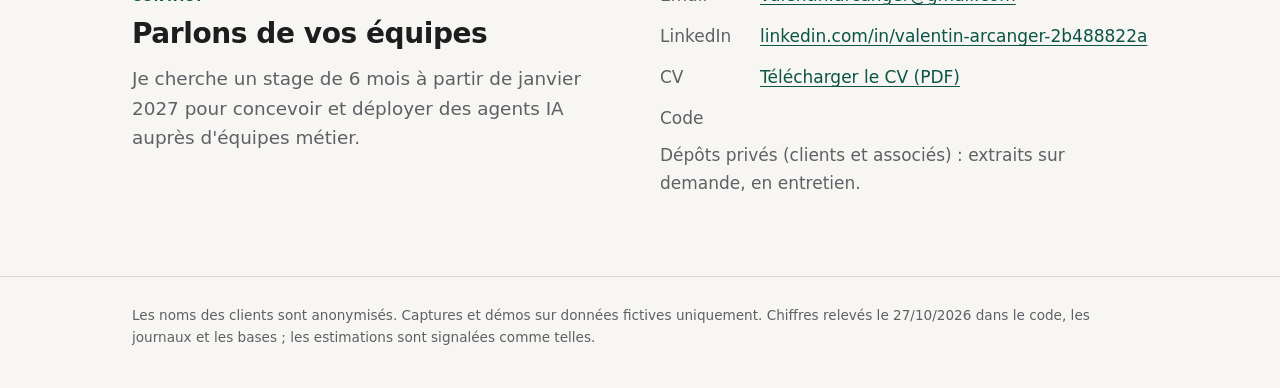
==== commit a75a375c: "Accueil et étude transport : lien CV, stage puis mission via Evolvia Co-Authored-By: Claude Opus 5.5" ====
--- a/index.html
+++ b/index.html
@@ -28,7 +28,7 @@
     <div class="wrap">
       <span class="eyebrow">Étudiant BBA · INSEEC · cofondateur d'Evolvia</span>
       <h1>Je construis des outils d'IA que des équipes utilisent vraiment.</h1>
-      <p class="lead">Depuis juin 2026, je conçois, déploie et fais évoluer la plateforme d'exploitation d'une PME de transport routier (~100 salariés), branchée à son SIRH par un connecteur MCP. Elle est utilisée au quotidien par l'exploitation, la RH et la paie.</p>
+      <p class="lead">Stagiaire de juin à septembre 2026, puis en mission via Evolvia depuis, je conçois, déploie et fais évoluer la plateforme d'exploitation d'une PME de transport routier (~100 salariés), branchée à son SIRH par un connecteur MCP. Elle est utilisée au quotidien par l'exploitation, la RH et la paie.</p>
       <div class="hero-actions">
         <a class="btn primary" href="transport.html">Voir l'étude de cas principale</a>
         <a class="btn" href="demo.html">Essayer la démo</a>
@@ -132,7 +132,7 @@
       <ul class="contact-list">
         <li><span class="k">Email</span><a href="mailto:valentin.arcanger@gmail.com">valentin.arcanger@gmail.com</a></li>
         <li><span class="k">LinkedIn</span><a href="https://www.linkedin.com/in/valentin-arcanger-2b488822a" rel="noopener">linkedin.com/in/valentin-arcanger-2b488822a</a></li>
-        <li><span class="k">CV</span><span class="todo" data-todo="cv">[PDF à fournir]</span></li>
+        <li><span class="k">CV</span><a href="cv.pdf" type="application/pdf">Télécharger le CV (PDF)</a></li>
         <li><span class="k">Code</span><span class="muted">Dépôts privés (clients et associés) : extraits sur demande, en entretien.</span></li>
       </ul>
     </div>
